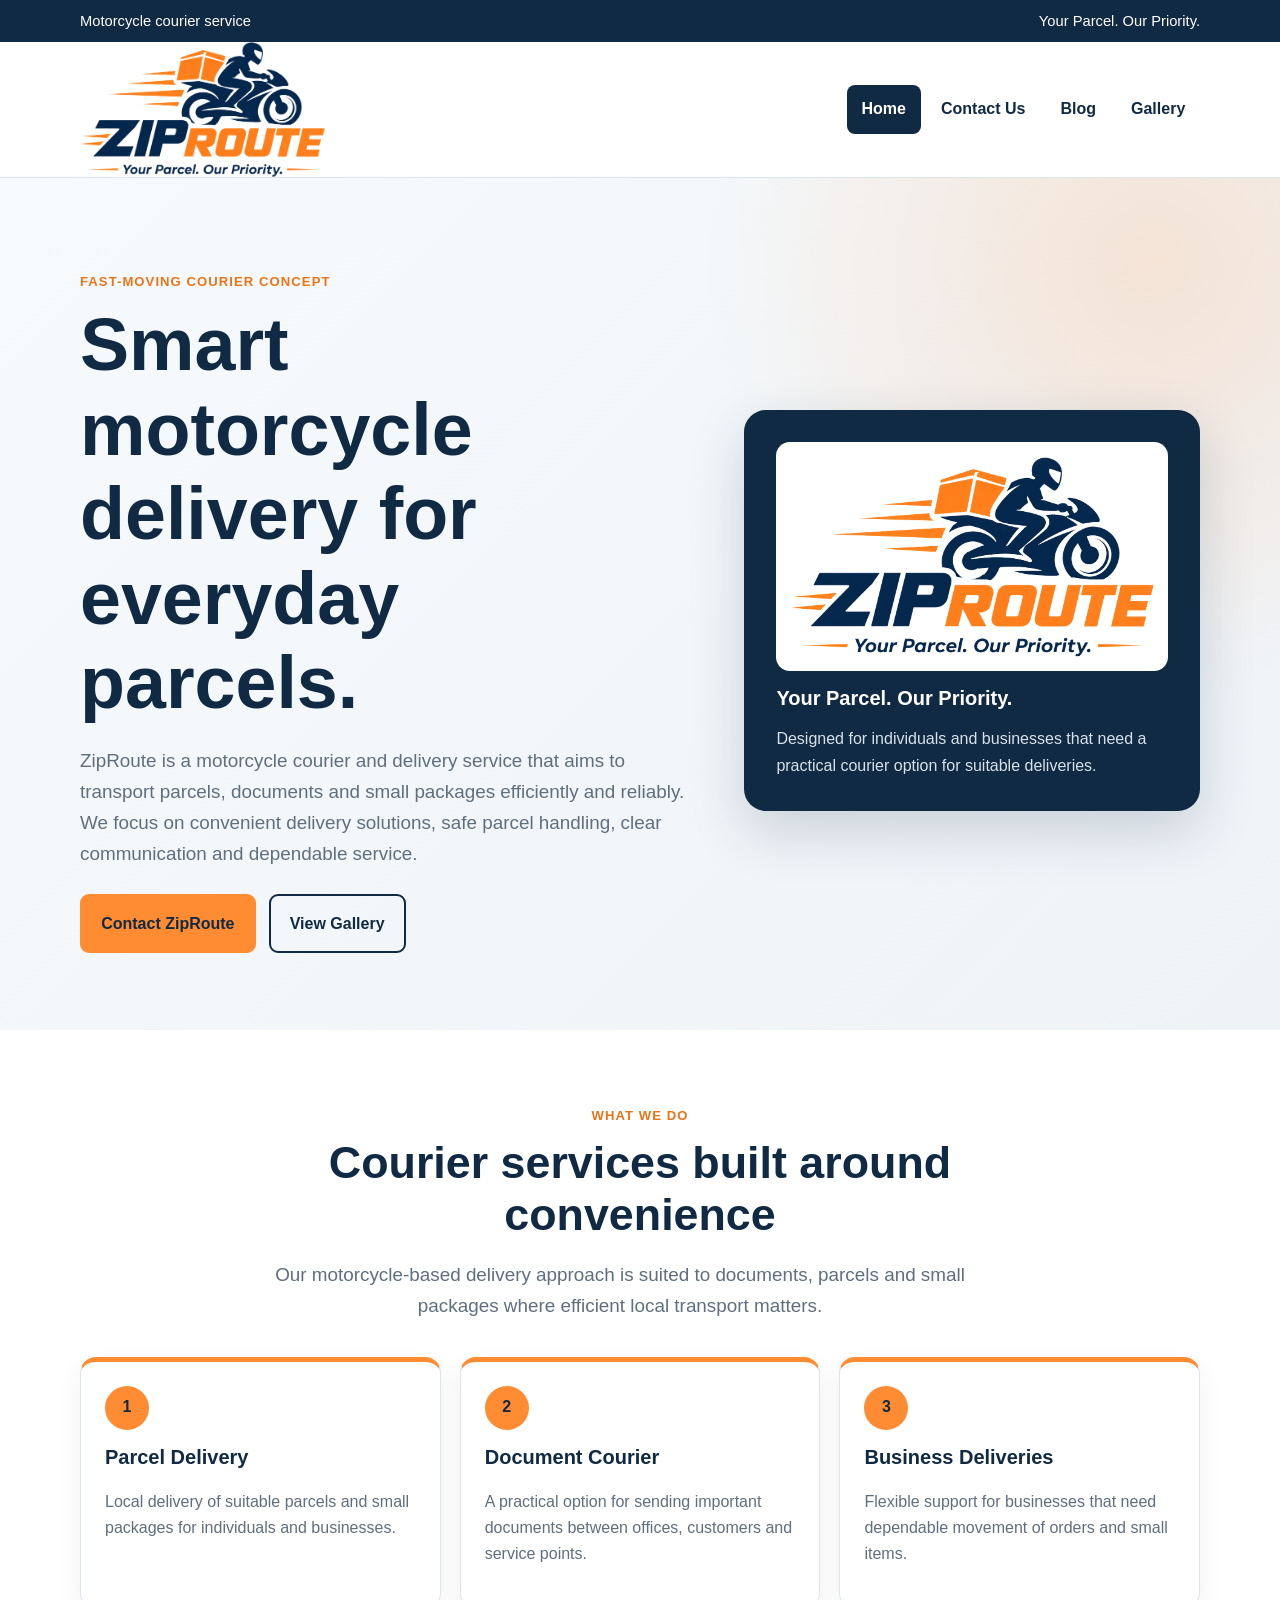
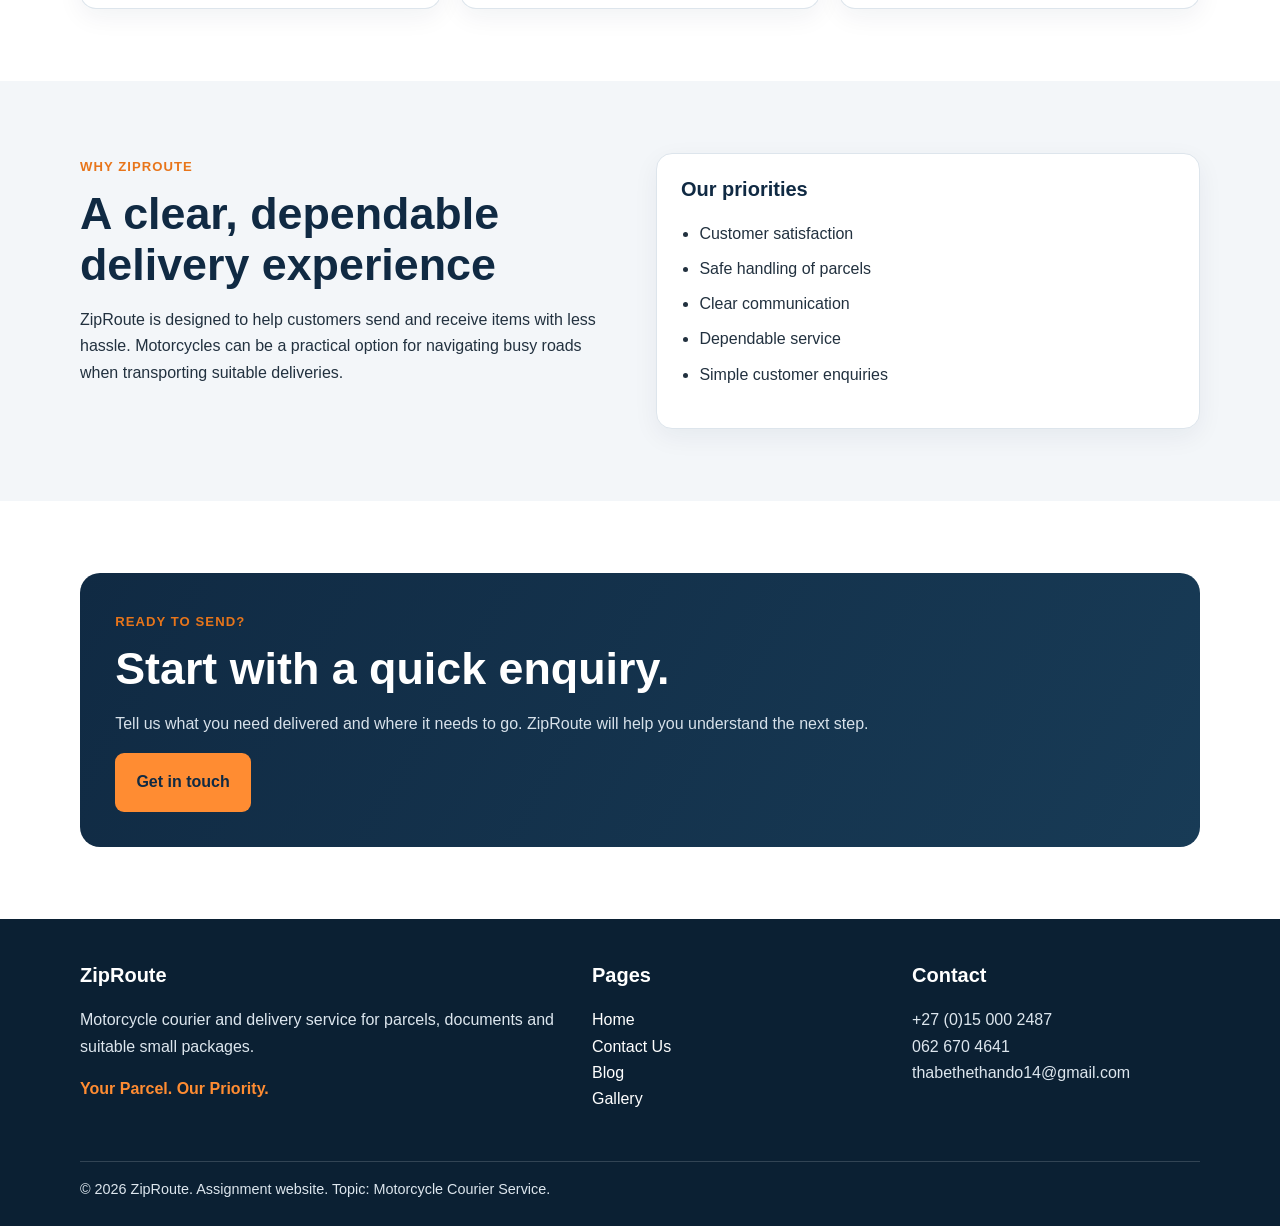
==== default.html @ 54f80bcc "ZipRoute motorcycle courier website Co-Authored-By: Claude Opus 5.5 <noreply@anthropic.com>" ====
<!doctype html>
<html lang="en">
<head>
<meta charset="utf-8">
<meta name="viewport" content="width=device-width, initial-scale=1">
<title>ZipRoute | Motorcycle Courier Service</title>
<meta name="description" content="ZipRoute is a motorcycle courier and delivery service for parcels, documents and suitable small packages.">
<link rel="icon" href="assets/favicon.png">
<link rel="stylesheet" href="styles.css">
</head>
<body>

<div class="topbar">
  <div class="container">
    <span>Motorcycle courier service</span>
    <span>Your Parcel. Our Priority.</span>
  </div>
</div>
<header class="site-header">
  <div class="container header-inner">
    <a class="brand" href="default.html" aria-label="ZipRoute home">
      <img src="assets/ziproute-logo.png" alt="ZipRoute motorcycle courier logo">
    </a>
    <nav aria-label="Main navigation">
      <ul><li><a class="active" href="default.html">Home</a></li>
<li><a class="" href="contact-us/default.html">Contact Us</a></li>
<li><a class="" href="blog/default.html">Blog</a></li>
<li><a class="" href="gallery/default.html">Gallery</a></li></ul>
    </nav>
  </div>
</header>

<main>
<section class="hero">
  <div class="container hero-grid">
    <div>
      <span class="eyebrow">Fast-moving courier concept</span>
      <h1>Smart motorcycle delivery for everyday parcels.</h1>
      <p class="lead">ZipRoute is a motorcycle courier and delivery service that aims to transport parcels, documents and small packages efficiently and reliably. We focus on convenient delivery solutions, safe parcel handling, clear communication and dependable service.</p>
      <div class="btn-row">
        <a class="btn btn-primary" href="contact-us/default.html">Contact ZipRoute</a>
        <a class="btn btn-secondary" href="gallery/default.html">View Gallery</a>
      </div>
    </div>
    <aside class="hero-card">
      <img src="assets/ziproute-logo.png" alt="ZipRoute logo showing a motorcycle courier with a parcel">
      <h3>Your Parcel. Our Priority.</h3>
      <p>Designed for individuals and businesses that need a practical courier option for suitable deliveries.</p>
    </aside>
  </div>
</section>

<section class="section">
  <div class="container">
    <div class="section-title">
      <span class="eyebrow">What we do</span>
      <h2>Courier services built around convenience</h2>
      <p class="lead">Our motorcycle-based delivery approach is suited to documents, parcels and small packages where efficient local transport matters.</p>
    </div>
    <div class="grid-3">
      <article class="card card-accent"><div class="number">1</div><h3>Parcel Delivery</h3><p>Local delivery of suitable parcels and small packages for individuals and businesses.</p></article>
      <article class="card card-accent"><div class="number">2</div><h3>Document Courier</h3><p>A practical option for sending important documents between offices, customers and service points.</p></article>
      <article class="card card-accent"><div class="number">3</div><h3>Business Deliveries</h3><p>Flexible support for businesses that need dependable movement of orders and small items.</p></article>
    </div>
  </div>
</section>

<section class="section section-soft">
  <div class="container split">
    <div>
      <span class="eyebrow">Why ZipRoute</span>
      <h2>A clear, dependable delivery experience</h2>
      <p>ZipRoute is designed to help customers send and receive items with less hassle. Motorcycles can be a practical option for navigating busy roads when transporting suitable deliveries.</p>
    </div>
    <div class="card">
      <h3>Our priorities</h3>
      <ul class="checklist">
        <li>Customer satisfaction</li>
        <li>Safe handling of parcels</li>
        <li>Clear communication</li>
        <li>Dependable service</li>
        <li>Simple customer enquiries</li>
      </ul>
    </div>
  </div>
</section>

<section class="section">
  <div class="container">
    <div class="cta">
      <span class="eyebrow">Ready to send?</span>
      <h2>Start with a quick enquiry.</h2>
      <p>Tell us what you need delivered and where it needs to go. ZipRoute will help you understand the next step.</p>
      <a class="btn btn-primary" href="contact-us/default.html">Get in touch</a>
    </div>
  </div>
</section>
</main>

<footer>
  <div class="container">
    <div class="footer-grid">
      <div>
        <h3>ZipRoute</h3>
        <p>Motorcycle courier and delivery service for parcels, documents and suitable small packages.</p>
        <p><strong class="orange">Your Parcel. Our Priority.</strong></p>
      </div>
      <div>
        <h3>Pages</h3>
        <p><a href="default.html">Home</a><br>
        <a href="contact-us/default.html">Contact Us</a><br>
        <a href="blog/default.html">Blog</a><br>
        <a href="gallery/default.html">Gallery</a></p>
      </div>
      <div>
        <h3>Contact</h3>
        <p>+27 (0)15 000 2487<br>
        062 670 4641<br>
        thabethethando14@gmail.com</p>
      </div>
    </div>
    <div class="footer-bottom">
      © 2026 ZipRoute. Assignment website. Topic: Motorcycle Courier Service.
    </div>
  </div>
</footer>

</body>
</html>
---- styles.css ----
:root{
  --navy:#102A43;
  --navy-2:#183B56;
  --orange:#FF8C32;
  --orange-dark:#E8751A;
  --ink:#22313F;
  --muted:#5F6F7D;
  --paper:#FFFFFF;
  --soft:#F3F6F9;
  --line:#DDE5EC;
}
*{box-sizing:border-box}
html{scroll-behavior:smooth}
body{
  margin:0;
  font-family:Arial, Helvetica, sans-serif;
  color:var(--ink);
  background:var(--paper);
  line-height:1.65;
}
img{max-width:100%;display:block}
a{color:inherit}
.container{width:min(1120px,92%);margin:auto}
.topbar{
  background:var(--navy);
  color:#fff;
  font-size:.92rem;
}
.topbar .container{
  display:flex;
  justify-content:space-between;
  gap:1rem;
  padding:.55rem 0;
  flex-wrap:wrap;
}
.site-header{
  background:#fff;
  border-bottom:1px solid var(--line);
  position:sticky;
  top:0;
  z-index:10;
}
.header-inner{
  display:flex;
  align-items:center;
  justify-content:space-between;
  min-height:86px;
  gap:1rem;
}
.brand img{width:245px;height:auto}
.nav-toggle{display:none}
nav ul{
  display:flex;
  list-style:none;
  gap:.35rem;
  padding:0;
  margin:0;
  flex-wrap:wrap;
  justify-content:flex-end;
}
nav a{
  display:block;
  text-decoration:none;
  color:var(--navy);
  font-weight:700;
  padding:.72rem .92rem;
  border-radius:8px;
}
nav a:hover,nav a.active{background:var(--navy);color:#fff}
.hero{
  background:
    radial-gradient(circle at 90% 10%, rgba(255,140,50,.18), transparent 28rem),
    linear-gradient(135deg,#F7FAFC,#EEF3F8);
  padding:5.6rem 0 4.8rem;
  overflow:hidden;
}
.hero-grid{
  display:grid;
  grid-template-columns:1.15fr .85fr;
  align-items:center;
  gap:3rem;
}
.eyebrow{
  display:inline-block;
  color:var(--orange-dark);
  font-weight:800;
  letter-spacing:.08em;
  text-transform:uppercase;
  font-size:.82rem;
  margin-bottom:.65rem;
}
h1,h2,h3{color:var(--navy);line-height:1.15;margin-top:0}
h1{font-size:clamp(2.5rem,6vw,4.6rem);margin-bottom:1rem}
h2{font-size:clamp(1.8rem,4vw,2.8rem);margin-bottom:.9rem}
h3{font-size:1.25rem}
.lead{font-size:1.18rem;color:var(--muted);max-width:720px}
.btn-row{display:flex;gap:.8rem;flex-wrap:wrap;margin-top:1.55rem}
.btn{
  display:inline-block;
  text-decoration:none;
  font-weight:800;
  border-radius:9px;
  padding:.9rem 1.2rem;
  border:2px solid transparent;
}
.btn-primary{background:var(--orange);color:var(--navy)}
.btn-primary:hover{background:var(--orange-dark);color:#fff}
.btn-secondary{border-color:var(--navy);color:var(--navy)}
.btn-secondary:hover{background:var(--navy);color:#fff}
.hero-card{
  background:var(--navy);
  color:#fff;
  border-radius:22px;
  padding:2rem;
  box-shadow:0 20px 55px rgba(16,42,67,.18);
}
.hero-card img{
  background:#fff;
  border-radius:14px;
  padding:.9rem;
  margin-bottom:1rem;
}
.hero-card h3{color:#fff;margin-bottom:.5rem}
.hero-card p{color:#D7E1EA;margin-bottom:0}
.section{padding:4.5rem 0}
.section-soft{background:var(--soft)}
.section-title{text-align:center;max-width:760px;margin:0 auto 2.2rem}
.grid-3{
  display:grid;
  grid-template-columns:repeat(3,1fr);
  gap:1.2rem;
}
.card{
  background:#fff;
  border:1px solid var(--line);
  border-radius:16px;
  padding:1.5rem;
  box-shadow:0 8px 26px rgba(16,42,67,.06);
}
.card-accent{border-top:5px solid var(--orange)}
.card p{color:var(--muted)}
.number{
  width:44px;height:44px;border-radius:50%;
  display:grid;place-items:center;
  background:var(--orange);color:var(--navy);
  font-weight:900;margin-bottom:1rem;
}
.split{
  display:grid;
  grid-template-columns:1fr 1fr;
  gap:2rem;
  align-items:start;
}
.checklist{padding-left:1.15rem}
.checklist li{margin:.55rem 0}
.cta{
  background:linear-gradient(120deg,var(--navy),var(--navy-2));
  color:#fff;
  border-radius:20px;
  padding:2.2rem;
}
.cta h2{color:#fff}
.cta p{color:#D7E1EA}
.page-hero{
  background:linear-gradient(135deg,var(--navy),var(--navy-2));
  color:#fff;
  padding:4rem 0;
}
.page-hero h1{color:#fff;font-size:clamp(2.2rem,5vw,3.8rem)}
.page-hero p{color:#DCE5EC;max-width:760px;font-size:1.12rem}
.info-grid{
  display:grid;
  grid-template-columns:.9fr 1.1fr;
  gap:1.4rem;
}
.contact-list{display:grid;gap:1rem}
.contact-item{
  background:#fff;border:1px solid var(--line);
  border-left:5px solid var(--orange);
  padding:1.1rem 1.2rem;border-radius:12px;
}
.contact-item strong{display:block;color:var(--navy);margin-bottom:.25rem}
.map-wrap{
  background:#fff;border:1px solid var(--line);border-radius:16px;
  overflow:hidden;min-height:430px
}
.map-wrap iframe{width:100%;height:430px;border:0;display:block}
.demo-note{
  font-size:.9rem;color:var(--muted);background:#FFF6ED;
  border:1px solid #FFD8B5;border-radius:10px;padding:.8rem 1rem
}
.blog-grid{display:grid;gap:1.2rem}
.post{
  display:grid;grid-template-columns:150px 1fr;gap:1.3rem;
  background:#fff;border:1px solid var(--line);border-radius:16px;padding:1.35rem
}
.post-badge{
  background:var(--navy);color:#fff;border-radius:12px;
  display:grid;place-items:center;text-align:center;
  min-height:130px;padding:1rem;font-weight:800
}
.post-badge span{display:block;color:var(--orange);font-size:2rem}
.gallery-grid{
  display:grid;grid-template-columns:repeat(3,1fr);gap:1.1rem
}
.gallery-item{
  background:#fff;border:1px solid var(--line);border-radius:16px;
  overflow:hidden;box-shadow:0 8px 24px rgba(16,42,67,.07)
}
.gallery-item img{
  width:100%;height:260px;object-fit:cover;background:#e9eef2
}
.gallery-item figcaption{padding:1rem 1.1rem;color:var(--muted)}
.gallery-item strong{color:var(--navy);display:block;margin-bottom:.2rem}
.credits{font-size:.87rem;color:var(--muted)}
footer{background:#0B2033;color:#DDE6EE;padding:2.8rem 0 1.5rem;margin-top:0}
.footer-grid{display:grid;grid-template-columns:1.25fr .75fr .75fr;gap:2rem}
footer h3{color:#fff}
footer a{color:#fff;text-decoration:none}
footer a:hover{color:var(--orange)}
.footer-bottom{border-top:1px solid rgba(255,255,255,.16);margin-top:2rem;padding-top:1rem;font-size:.9rem}
.small{font-size:.9rem}
.orange{color:var(--orange)}
@media(max-width:850px){
  .hero-grid,.split,.info-grid,.footer-grid{grid-template-columns:1fr}
  .grid-3,.gallery-grid{grid-template-columns:1fr 1fr}
  .header-inner{flex-direction:column;padding:1rem 0}
  nav ul{justify-content:center}
  .hero{padding-top:3.5rem}
}
@media(max-width:560px){
  .grid-3,.gallery-grid{grid-template-columns:1fr}
  .post{grid-template-columns:1fr}
  .brand img{width:215px}
  .topbar .container{justify-content:center;text-align:center}
  h1{font-size:2.45rem}
}
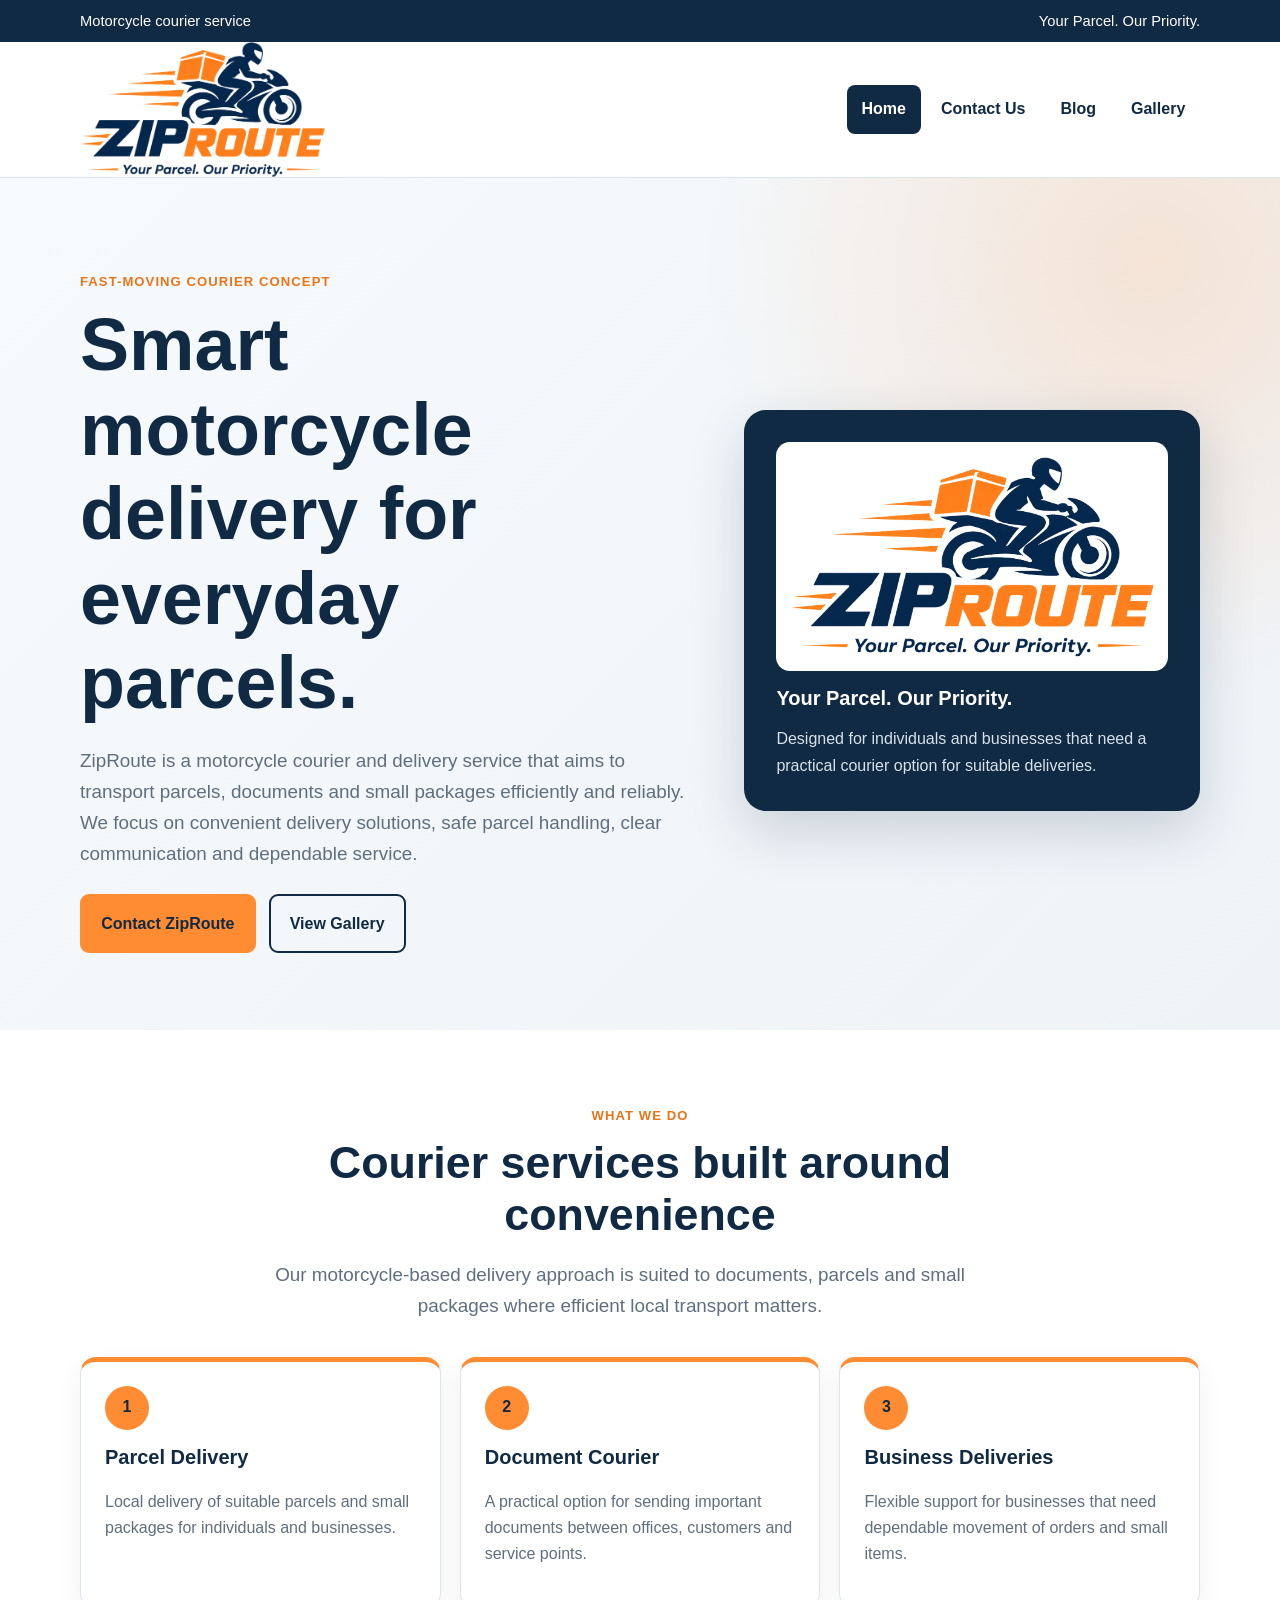
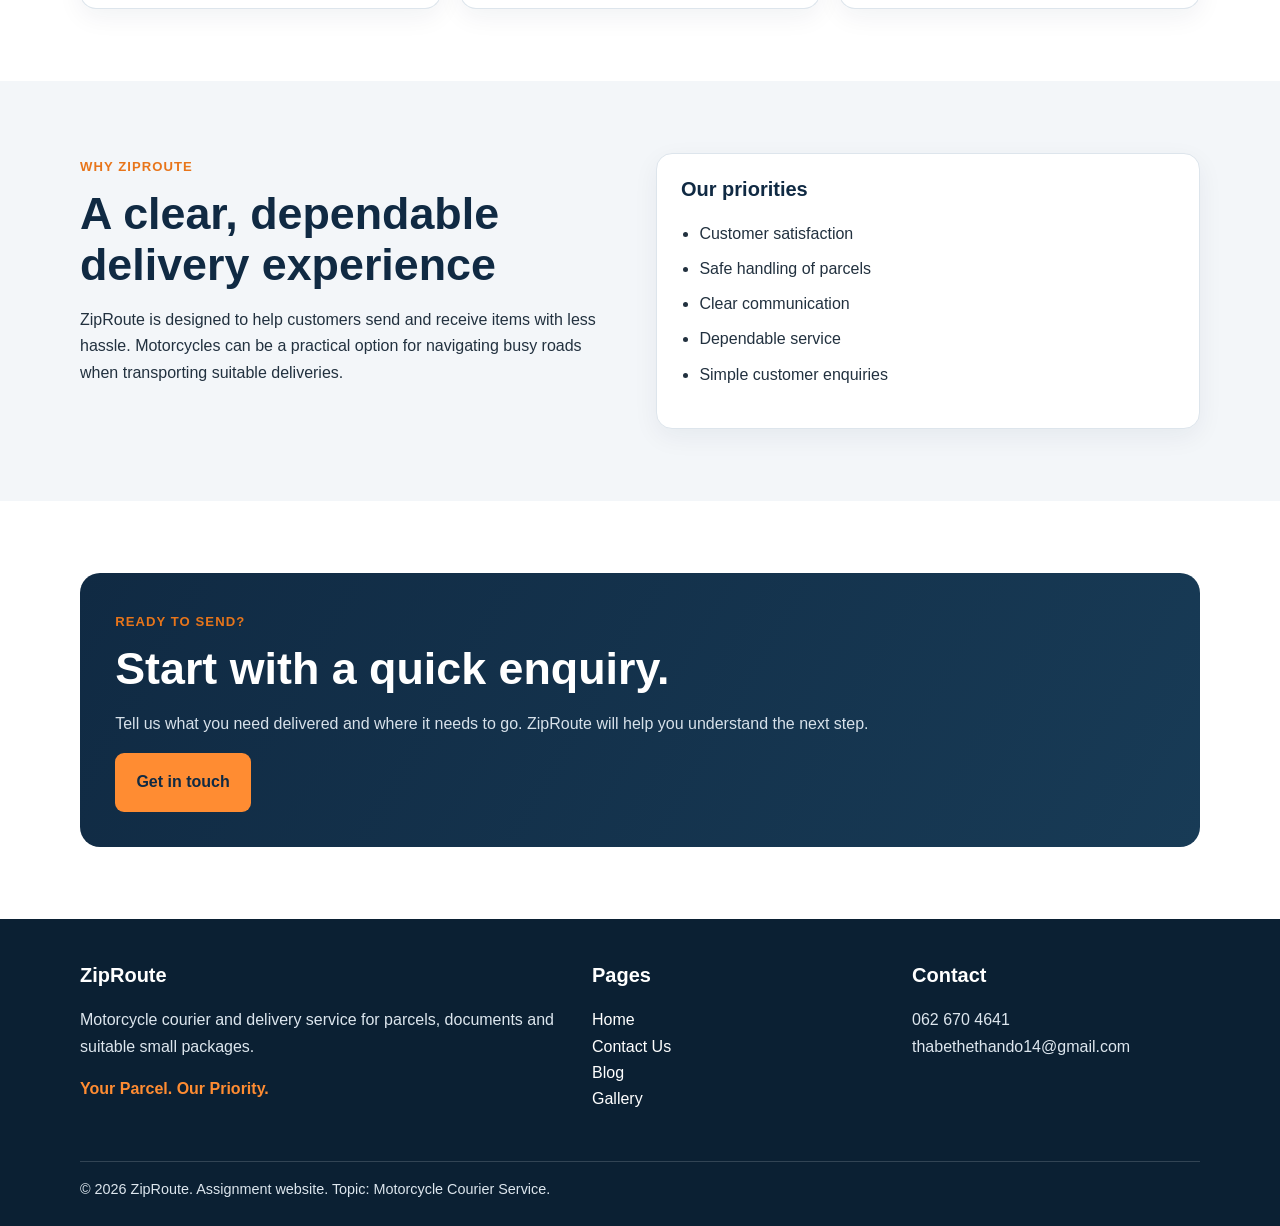
==== commit 253fcd7f: "Remove office number from footer Co-Authored-By: Claude Opus 5.5 <noreply@anthropic.com>" ====
--- a/default.html
+++ b/default.html
@@ -114,7 +114,7 @@
       </div>
       <div>
         <h3>Contact</h3>
-        <p>+27 (0)15 000 2487<br>
+        <p>
         062 670 4641<br>
         thabethethando14@gmail.com</p>
       </div>
